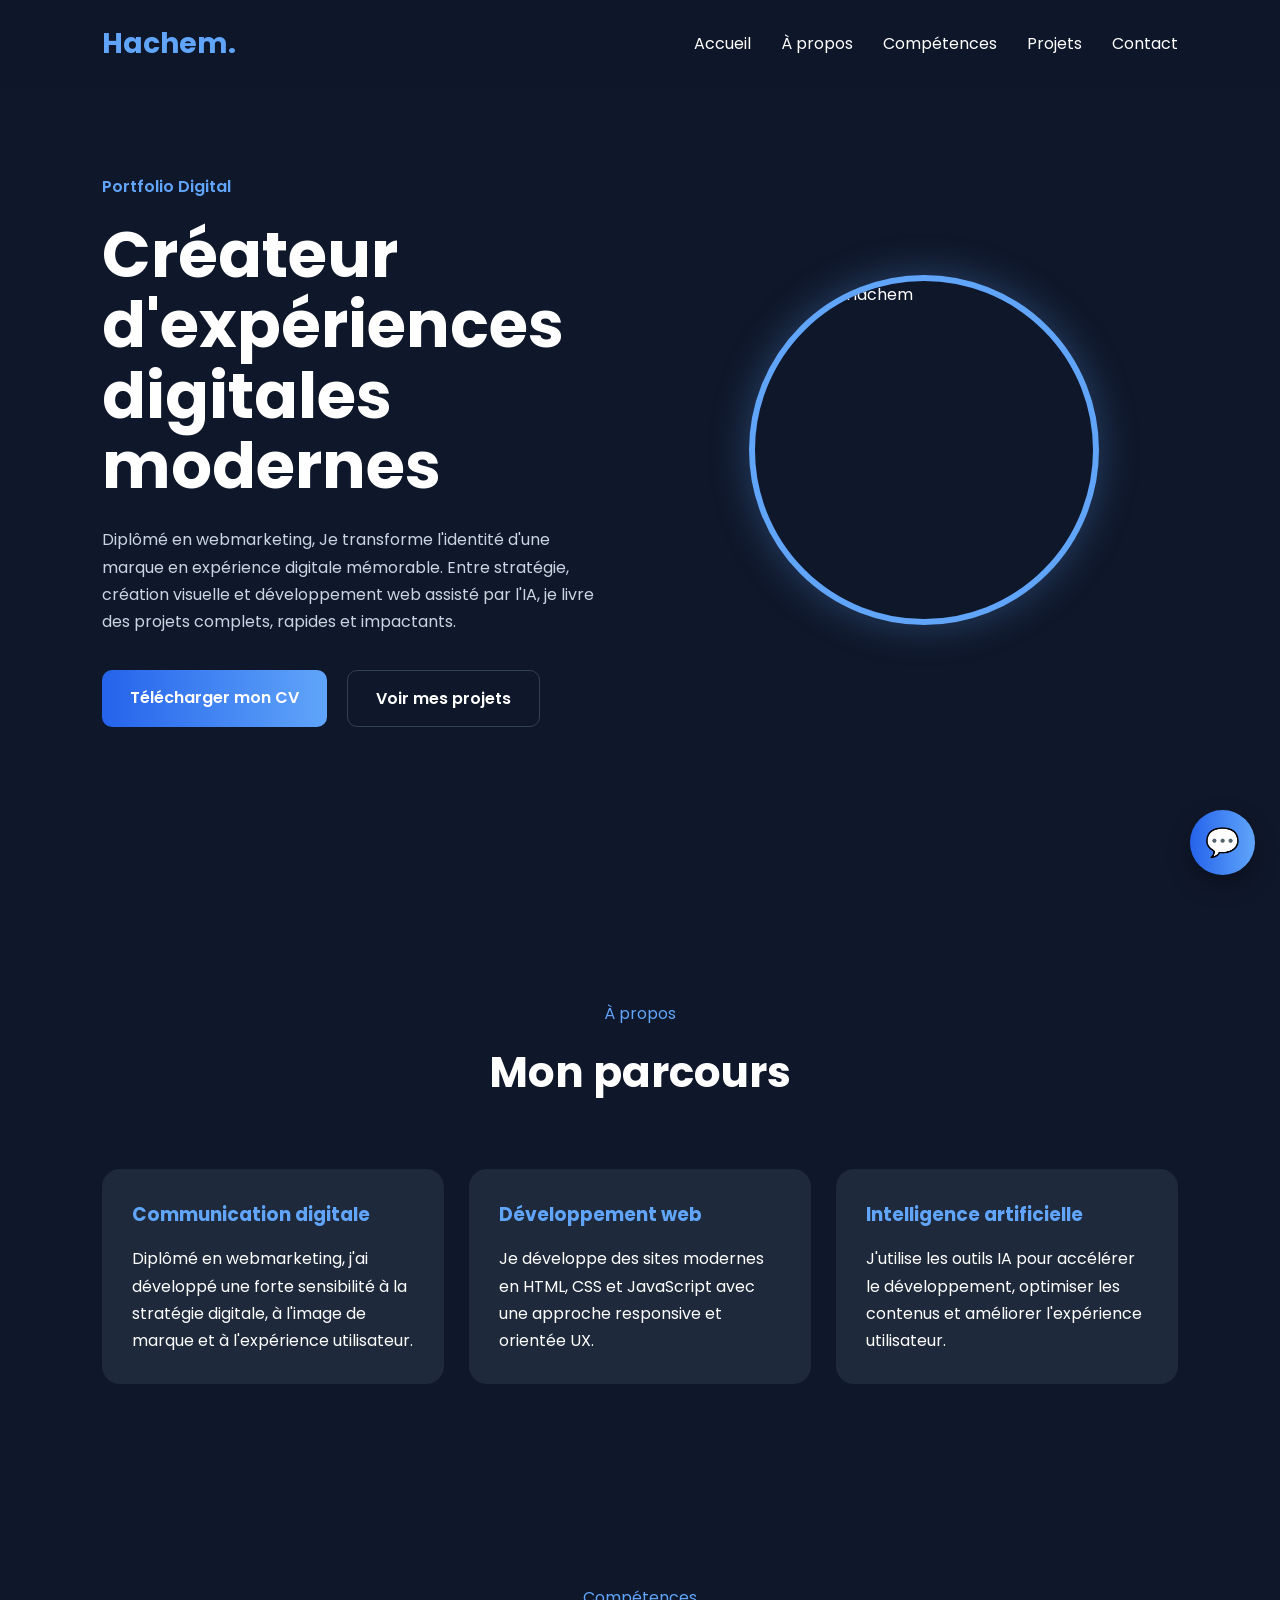
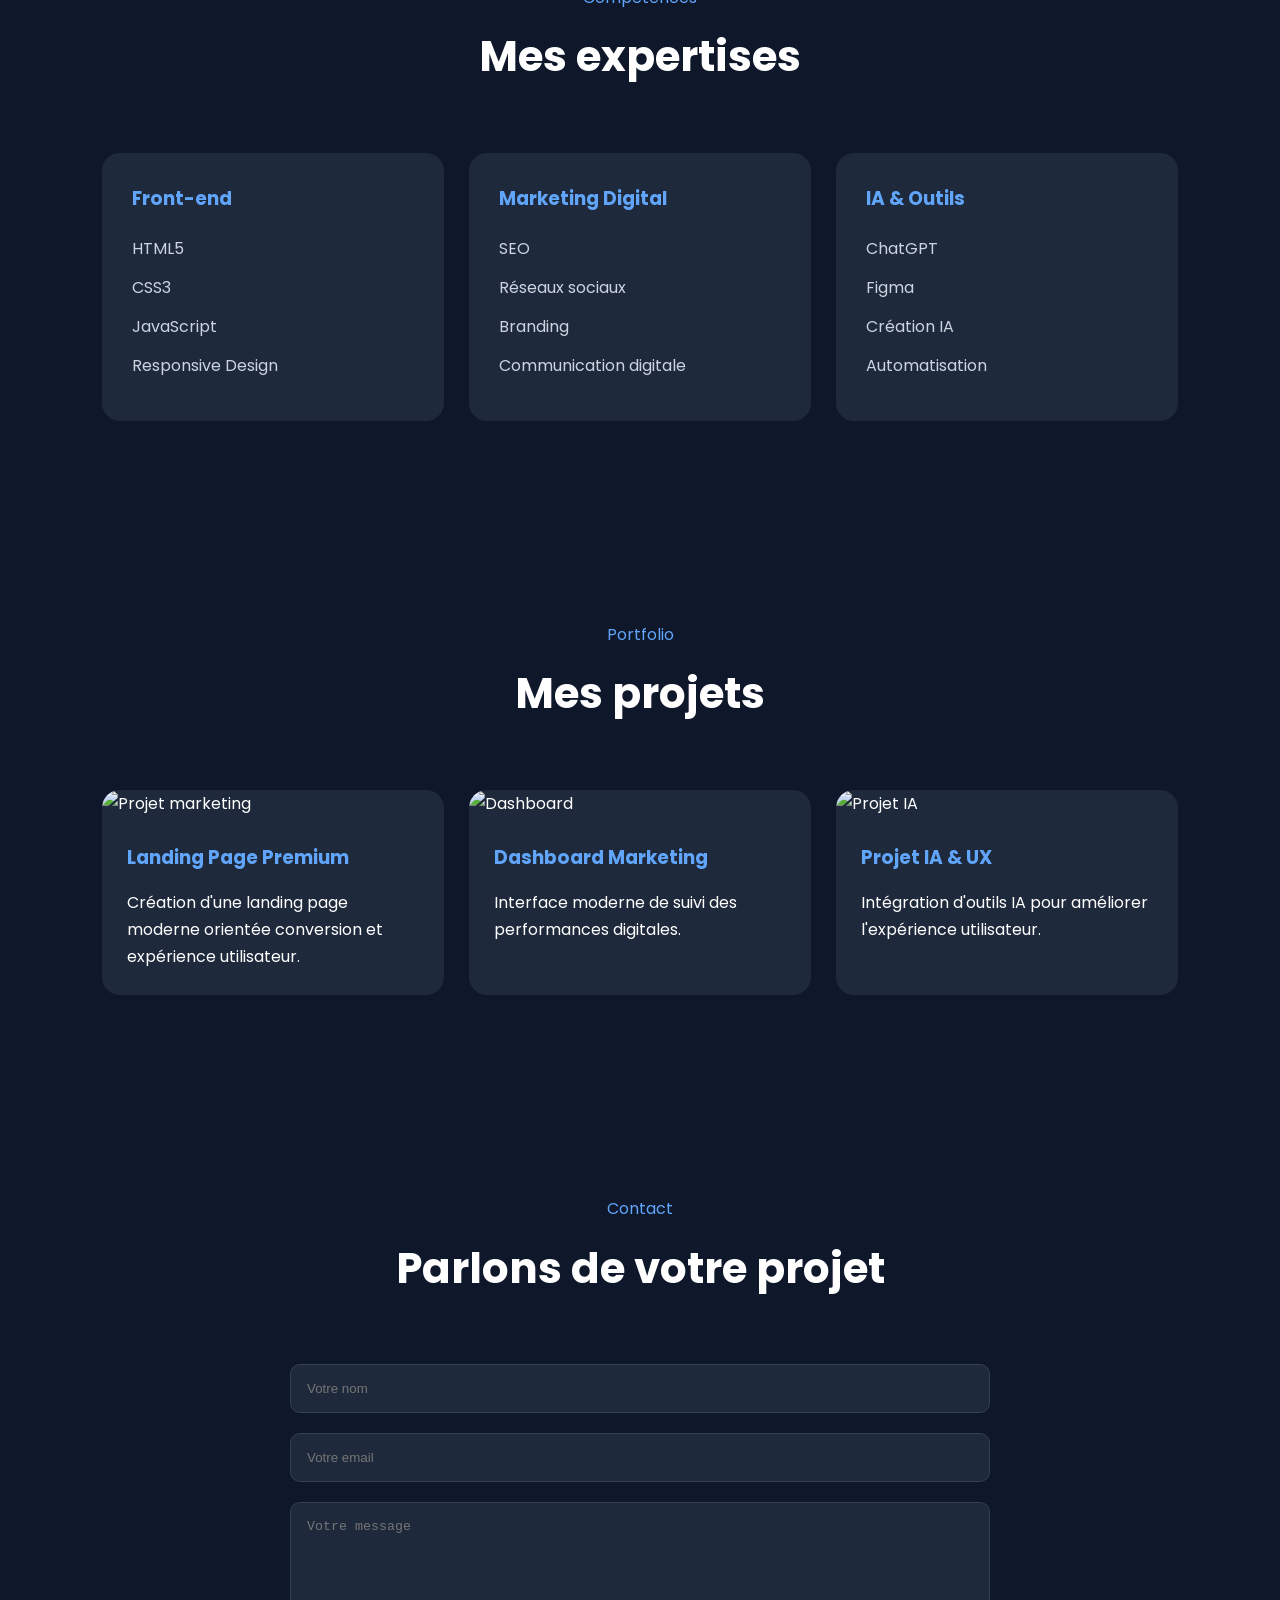
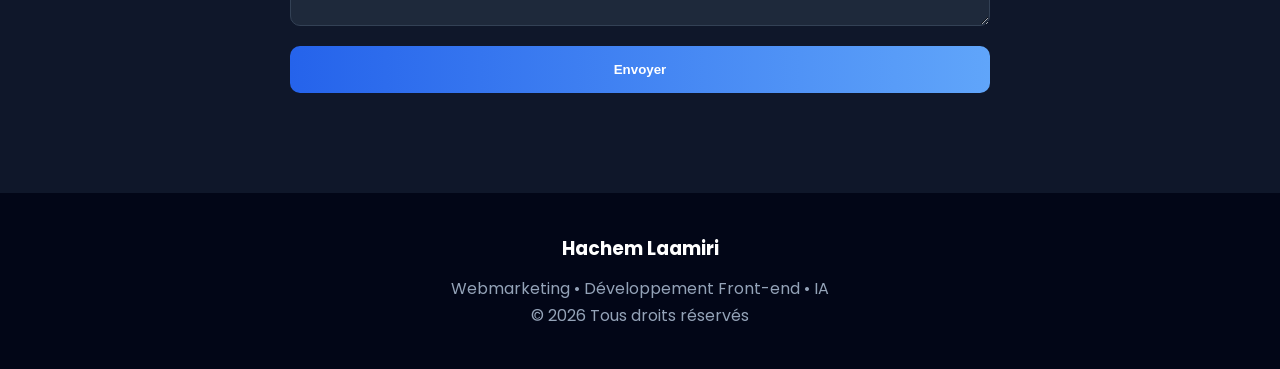
==== index.html @ c7769c28 "Add files via upload creat my first project" ====
<!DOCTYPE html>
<html lang="fr">
<head>
  <meta charset="UTF-8">
  <meta name="viewport" content="width=device-width, initial-scale=1.0">
  <meta name="description" content="Portfolio de Hachem Laamiri - Webmarketing, développement front-end et intelligence artificielle.">
  <title>Hachem Laamiri | Portfolio Digital</title>

  <link rel="stylesheet" href="style.css">
  <link rel="preconnect" href="https://fonts.googleapis.com">
  <link rel="preconnect" href="https://fonts.gstatic.com" crossorigin>
  <link href="https://fonts.googleapis.com/css2?family=Poppins:wght@300;400;500;600;700&display=swap" rel="stylesheet">
</head>
<body>

  <nav class="navbar">
    <div class="logo">Hachem.</div>

    <ul class="nav-links">
      <li><a href="#hero">Accueil</a></li>
      <li><a href="#about">À propos</a></li>
      <li><a href="#skills">Compétences</a></li>
      <li><a href="#projects">Projets</a></li>
      <li><a href="#contact">Contact</a></li>
    </ul>

    <div class="burger" id="burger">
      <span></span>
      <span></span>
      <span></span>
    </div>
  </nav>

  <header class="hero" id="hero">
    <div class="hero-content">
      <p class="hero-subtitle">Portfolio Digital</p>

      <h1>
        Créateur d'expériences
        digitales modernes
      </h1>

      <p class="hero-description">
        Diplômé en webmarketing, Je transforme l'identité d'une marque en expérience digitale mémorable. 
        Entre stratégie, création visuelle et développement web assisté par l'IA, je livre des projets complets, rapides et impactants.
      </p>

      <div class="hero-buttons">
        <a href="CV-Hachem-Laamiri.pdf" class="btn-primary" download>
          Télécharger mon CV
        </a>

        <a href="#projects" class="btn-secondary">
          Voir mes projets
        </a>
      </div>
    </div>

    <div class="hero-image">
      <img src="Hachem.photo.png" alt="Photo de Hachem">
    </div>
  </header>

  <main>

    <section class="about-section" id="about">
      <div class="section-title">
        <p>À propos</p>
        <h2>Mon parcours</h2>
      </div>

      <div class="about-container">
        <div class="about-card">
          <h3>Communication digitale</h3>
          <p>
            Diplômé en webmarketing, j'ai développé une forte sensibilité
            à la stratégie digitale, à l'image de marque et à l'expérience utilisateur.
          </p>
        </div>

        <div class="about-card">
          <h3>Développement web</h3>
          <p>
            Je développe des sites modernes en HTML, CSS et JavaScript
            avec une approche responsive et orientée UX.
          </p>
        </div>

        <div class="about-card">
          <h3>Intelligence artificielle</h3>
          <p>
            J'utilise les outils IA pour accélérer le développement,
            optimiser les contenus et améliorer l'expérience utilisateur.
          </p>
        </div>
      </div>
    </section>

    <section class="skills-section" id="skills">
      <div class="section-title">
        <p>Compétences</p>
        <h2>Mes expertises</h2>
      </div>

      <div class="skills-container">

        <div class="skill-card">
          <h3>Front-end</h3>
          <ul>
            <li>HTML5</li>
            <li>CSS3</li>
            <li>JavaScript</li>
            <li>Responsive Design</li>
          </ul>
        </div>

        <div class="skill-card">
          <h3>Marketing Digital</h3>
          <ul>
            <li>SEO</li>
            <li>Réseaux sociaux</li>
            <li>Branding</li>
            <li>Communication digitale</li>
          </ul>
        </div>

        <div class="skill-card">
          <h3>IA & Outils</h3>
          <ul>
            <li>ChatGPT</li>
            <li>Figma</li>
            <li>Création IA</li>
            <li>Automatisation</li>
          </ul>
        </div>

      </div>
    </section>

    <section class="projects-section" id="projects">
      <div class="section-title">
        <p>Portfolio</p>
        <h2>Mes projets</h2>
      </div>

      <div class="projects-container">

        <div class="project-card">
          <img src="https://images.unsplash.com/photo-1460925895917-afdab827c52f?q=80&w=1200&auto=format&fit=crop" alt="Projet marketing">

          <div class="project-content">
            <h3>Landing Page Premium</h3>

            <p>
              Création d'une landing page moderne orientée conversion
              et expérience utilisateur.
            </p>
          </div>
        </div>

        <div class="project-card">
          <img src="https://images.unsplash.com/photo-1551288049-bebda4e38f71?q=80&w=1200&auto=format&fit=crop" alt="Dashboard">

          <div class="project-content">
            <h3>Dashboard Marketing</h3>

            <p>
              Interface moderne de suivi des performances digitales.
            </p>
          </div>
        </div>

        <div class="project-card">
          <img src="https://images.unsplash.com/photo-1516321318423-f06f85e504b3?q=80&w=1200&auto=format&fit=crop" alt="Projet IA">

          <div class="project-content">
            <h3>Projet IA & UX</h3>

            <p>
              Intégration d'outils IA pour améliorer l'expérience utilisateur.
            </p>
          </div>
        </div>

      </div>
    </section>

    <section class="contact-section" id="contact">
      <div class="section-title">
        <p>Contact</p>
        <h2>Parlons de votre projet</h2>
      </div>

      <form class="contact-form" id="contactForm">

        <input type="text" id="name" placeholder="Votre nom">

        <input type="email" id="email" placeholder="Votre email">

        <textarea id="message" rows="6" placeholder="Votre message"></textarea>

        <button type="submit">Envoyer</button>

      </form>
    </section>

  </main>

  <footer>
    <h3>Hachem Laamiri</h3>

    <p>
      Webmarketing • Développement Front-end • IA
    </p>

    <p>
      © 2026 Tous droits réservés
    </p>
  </footer>

  <script src="script.js"></script>
</body>
</html>
---- style.css ----
* {
  margin: 0;
  padding: 0;
  box-sizing: border-box;
}

body {
  font-family: 'Poppins', sans-serif;
  background: #0f172a;
  color: white;
  line-height: 1.7;
}

html {
  scroll-behavior: smooth;
}

img {
  max-width: 100%;
}

/* NAVBAR */

.navbar {
  position: fixed;
  top: 0;
  width: 100%;
  padding: 20px 8%;
  display: flex;
  justify-content: space-between;
  align-items: center;
  background: rgba(15, 23, 42, 0.9);
  backdrop-filter: blur(10px);
  z-index: 1000;
}

.logo {
  font-size: 28px;
  font-weight: 700;
  color: #60a5fa;
}

.nav-links {
  display: flex;
  gap: 30px;
  list-style: none;
}

.nav-links a {
  text-decoration: none;
  color: white;
  transition: 0.3s;
}

.nav-links a:hover {
  color: #60a5fa;
}

.burger {
  display: none;
  flex-direction: column;
  gap: 5px;
  cursor: pointer;
}

.burger span {
  width: 25px;
  height: 3px;
  background: white;
}

/* HERO */

.hero {
  min-height: 100vh;
  display: flex;
  align-items: center;
  justify-content: space-between;
  padding: 120px 8%;
  gap: 60px;
}

.hero-content {
  flex: 1;
}

.hero-subtitle {
  color: #60a5fa;
  font-weight: 600;
  margin-bottom: 20px;
}

.hero h1 {
  font-size: 64px;
  line-height: 1.1;
  margin-bottom: 25px;
}

.hero-description {
  color: #cbd5e1;
  max-width: 600px;
  margin-bottom: 35px;
}

.hero-buttons {
  display: flex;
  gap: 20px;
  flex-wrap: wrap;
}

.btn-primary,
.btn-secondary {
  padding: 14px 28px;
  border-radius: 10px;
  text-decoration: none;
  font-weight: 600;
  transition: 0.3s;
}

.btn-primary {
  background: linear-gradient(90deg, #2563eb, #60a5fa);
  color: white;
}

.btn-primary:hover {
  transform: translateY(-4px);
}

.btn-secondary {
  border: 1px solid #334155;
  color: white;
}

.btn-secondary:hover {
  background: #1e293b;
}

.hero-image {
  flex: 1;
  display: flex;
  justify-content: center;
}

.hero-image img {
  width: 350px;
  height: 350px;
  border-radius: 50%;
  object-fit: cover;
  border: 6px solid #60a5fa;
  box-shadow: 0 0 40px rgba(96, 165, 250, 0.3);
}

/* SECTIONS */

section {
  padding: 100px 8%;
}

.section-title {
  text-align: center;
  margin-bottom: 60px;
}

.section-title p {
  color: #60a5fa;
  margin-bottom: 10px;
}

.section-title h2 {
  font-size: 42px;
}

/* ABOUT */

.about-container {
  display: grid;
  grid-template-columns: repeat(3, 1fr);
  gap: 25px;
}

.about-card {
  background: #1e293b;
  padding: 30px;
  border-radius: 18px;
  transition: 0.3s;
}

.about-card:hover {
  transform: translateY(-10px);
}

.about-card h3 {
  margin-bottom: 15px;
  color: #60a5fa;
}

/* SKILLS */

.skills-container {
  display: grid;
  grid-template-columns: repeat(3, 1fr);
  gap: 25px;
}

.skill-card {
  background: #1e293b;
  padding: 30px;
  border-radius: 18px;
}

.skill-card h3 {
  margin-bottom: 20px;
  color: #60a5fa;
}

.skill-card ul {
  list-style: none;
}

.skill-card li {
  margin-bottom: 12px;
  color: #cbd5e1;
}

/* PROJECTS */

.projects-container {
  display: grid;
  grid-template-columns: repeat(3, 1fr);
  gap: 25px;
}

.project-card {
  background: #1e293b;
  border-radius: 18px;
  overflow: hidden;
  transition: 0.3s;
}

.project-card:hover {
  transform: translateY(-10px);
}

.project-card img {
  width: 100%;
  height: 240px;
  object-fit: cover;
}

.project-content {
  padding: 25px;
}

.project-content h3 {
  margin-bottom: 15px;
  color: #60a5fa;
}

/* CONTACT */

.contact-form {
  max-width: 700px;
  margin: auto;
  display: flex;
  flex-direction: column;
  gap: 20px;
}

.contact-form input,
.contact-form textarea {
  padding: 16px;
  background: #1e293b;
  border: 1px solid #334155;
  border-radius: 10px;
  color: white;
}

.contact-form button {
  padding: 16px;
  border: none;
  border-radius: 10px;
  background: linear-gradient(90deg, #2563eb, #60a5fa);
  color: white;
  font-weight: 600;
  cursor: pointer;
}

/* FOOTER */

footer {
  text-align: center;
  padding: 40px 20px;
  background: #020617;
}

footer h3 {
  margin-bottom: 10px;
}

footer p {
  color: #94a3b8;
}

/* RESPONSIVE */

@media(max-width: 992px) {

  .hero {
    flex-direction: column-reverse;
    text-align: center;
  }

  .hero-description {
    margin: auto auto 35px;
  }

  .hero-buttons {
    justify-content: center;
  }

  .about-container,
  .skills-container,
  .projects-container {
    grid-template-columns: 1fr;
  }
}

@media(max-width: 768px) {

  .nav-links {
    position: absolute;
    top: 80px;
    right: -100%;
    width: 250px;
    height: 100vh;
    background: #0f172a;
    flex-direction: column;
    padding: 40px;
    transition: 0.3s;
  }

  .nav-links.active {
    right: 0;
  }

  .burger {
    display: flex;
  }

  .hero h1 {
    font-size: 42px;
  }

  .section-title h2 {
    font-size: 32px;
  }

  .hero-image img {
    width: 260px;
    height: 260px;
  }
}


/* =========================
   CHATBOT
========================= */

.chatbot-toggle {
  position: fixed;
  bottom: 25px;
  right: 25px;
  width: 65px;
  height: 65px;
  border-radius: 50%;
  background: linear-gradient(90deg, #2563eb, #60a5fa);
  display: flex;
  align-items: center;
  justify-content: center;
  font-size: 28px;
  cursor: pointer;
  z-index: 9999;
  box-shadow: 0 10px 25px rgba(0, 0, 0, 0.3);
  transition: transform 0.3s ease;
}

.chatbot-toggle:hover {
  transform: scale(1.08);
}

.chatbot {
  position: fixed;
  bottom: 100px;
  right: 25px;
  width: 340px;
  background: #1e293b;
  border-radius: 18px;
  overflow: hidden;
  display: none;
  flex-direction: column;
  z-index: 9999;
  box-shadow: 0 15px 40px rgba(0, 0, 0, 0.4);
  border: 1px solid #334155;
}

.chatbot.active {
  display: flex;
}

.chatbot-header {
  padding: 18px;
  background: linear-gradient(90deg, #2563eb, #60a5fa);
  font-weight: 600;
  font-size: 16px;
  color: white;
}

.chatbot-body {
  padding: 20px;
  max-height: 300px;
  overflow-y: auto;
  display: flex;
  flex-direction: column;
  gap: 12px;
}

.bot-message,
.user-message {
  padding: 12px 14px;
  border-radius: 12px;
  max-width: 85%;
  font-size: 14px;
  line-height: 1.5;
}

.bot-message {
  background: #334155;
  align-self: flex-start;
  color: white;
}

.user-message {
  background: #2563eb;
  align-self: flex-end;
  color: white;
}

.chatbot-options {
  display: flex;
  flex-wrap: wrap;
  gap: 10px;
  padding: 20px;
}

.chatbot-options button {
  padding: 10px 14px;
  border: none;
  border-radius: 10px;
  background: #334155;
  color: white;
  cursor: pointer;
  transition: 0.3s ease;
  font-size: 14px;
}

.chatbot-options button:hover {
  background: #2563eb;
}

.chatbot a {
  color: #60a5fa;
  text-decoration: none;
}

.chatbot a:hover {
  text-decoration: underline;
}

/* =========================
   RESPONSIVE CHATBOT
========================= */

@media (max-width: 480px) {

  .chatbot {
    width: 90%;
    right: 5%;
    bottom: 90px;
  }

  .chatbot-toggle {
    width: 58px;
    height: 58px;
    font-size: 24px;
  }
}
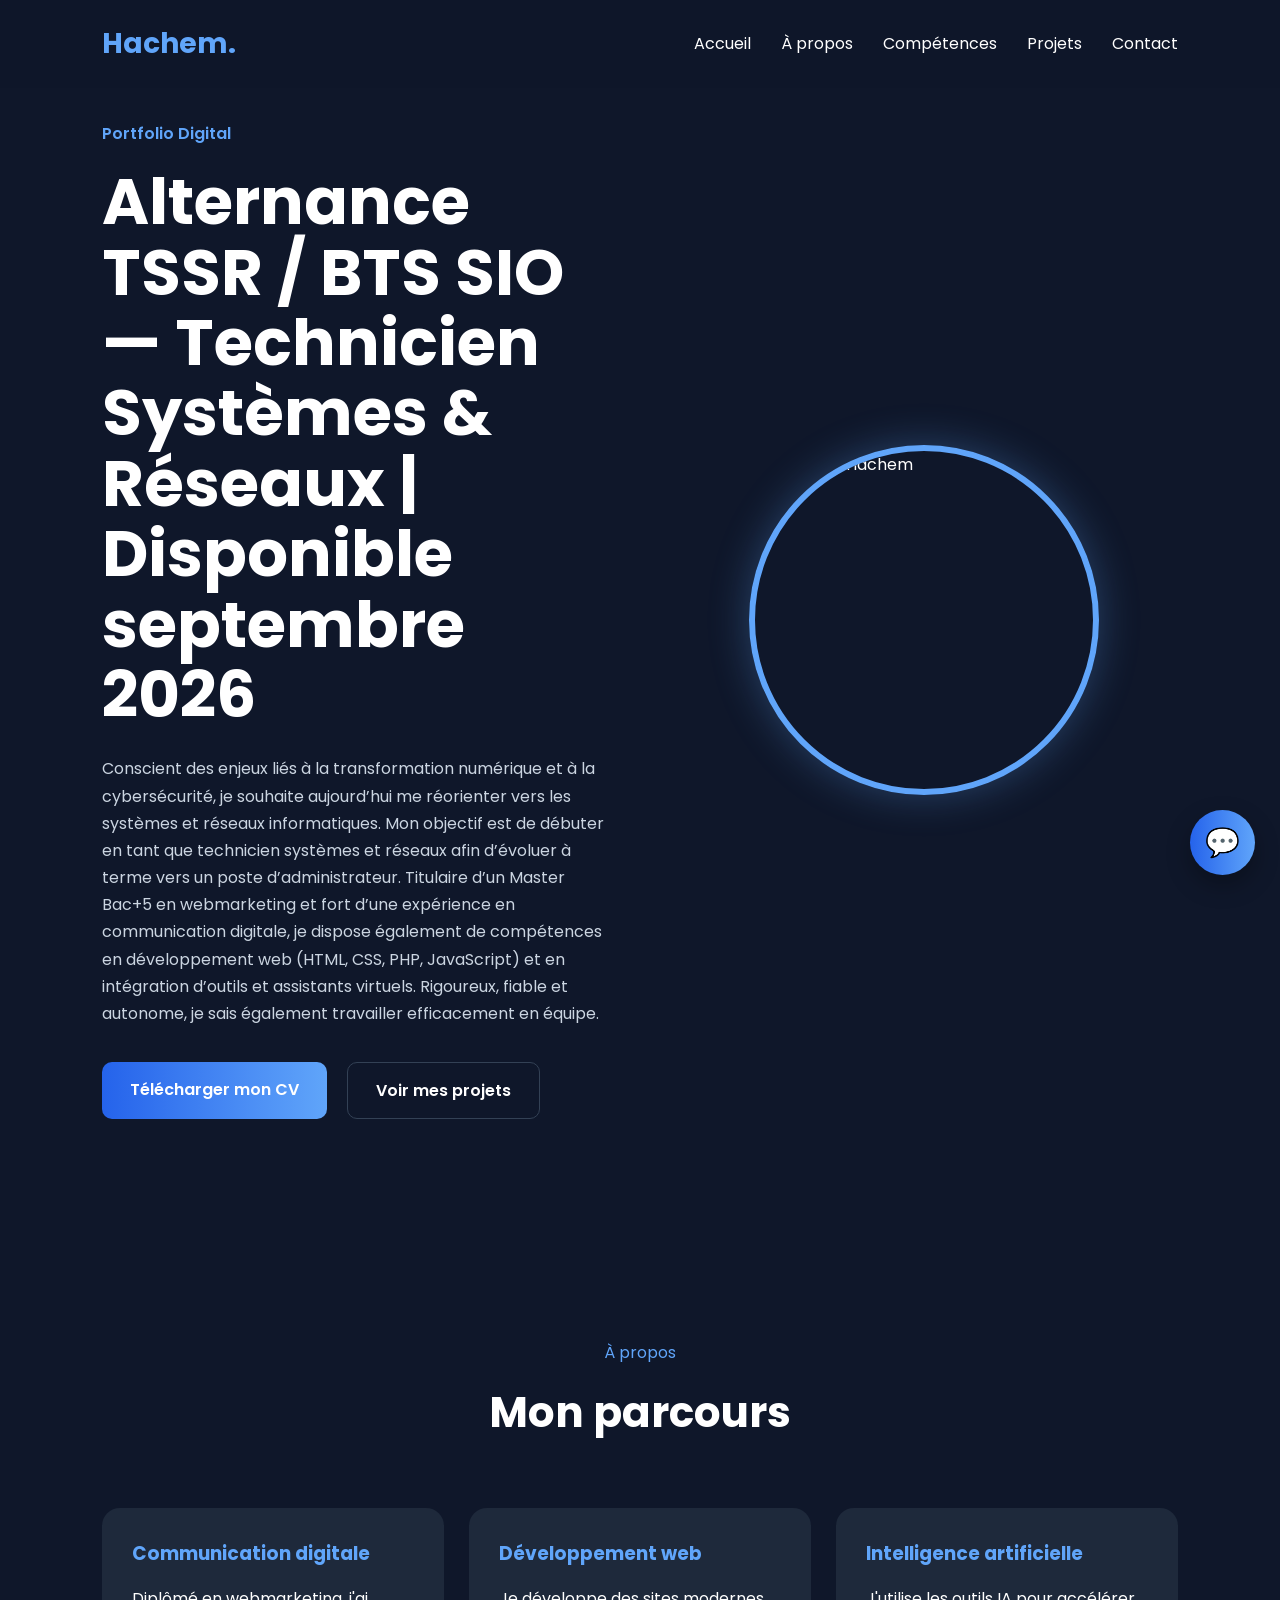
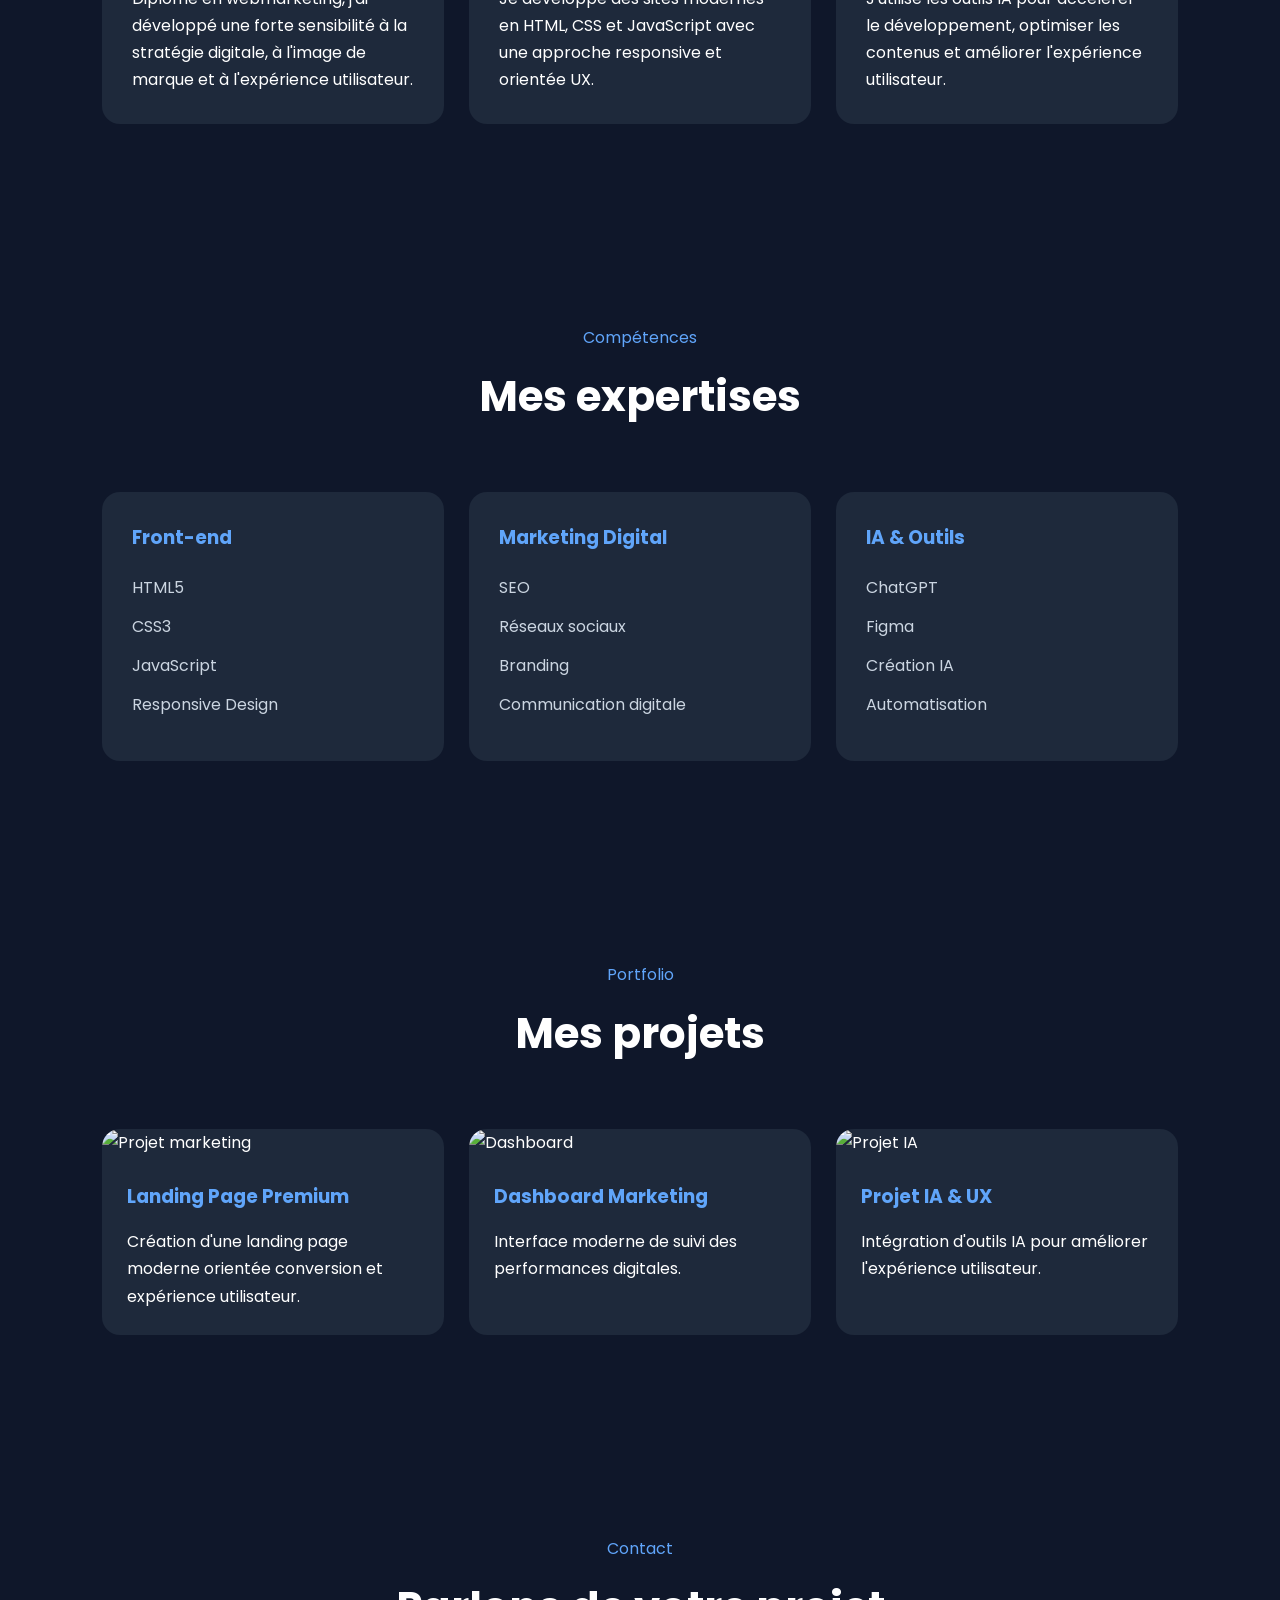
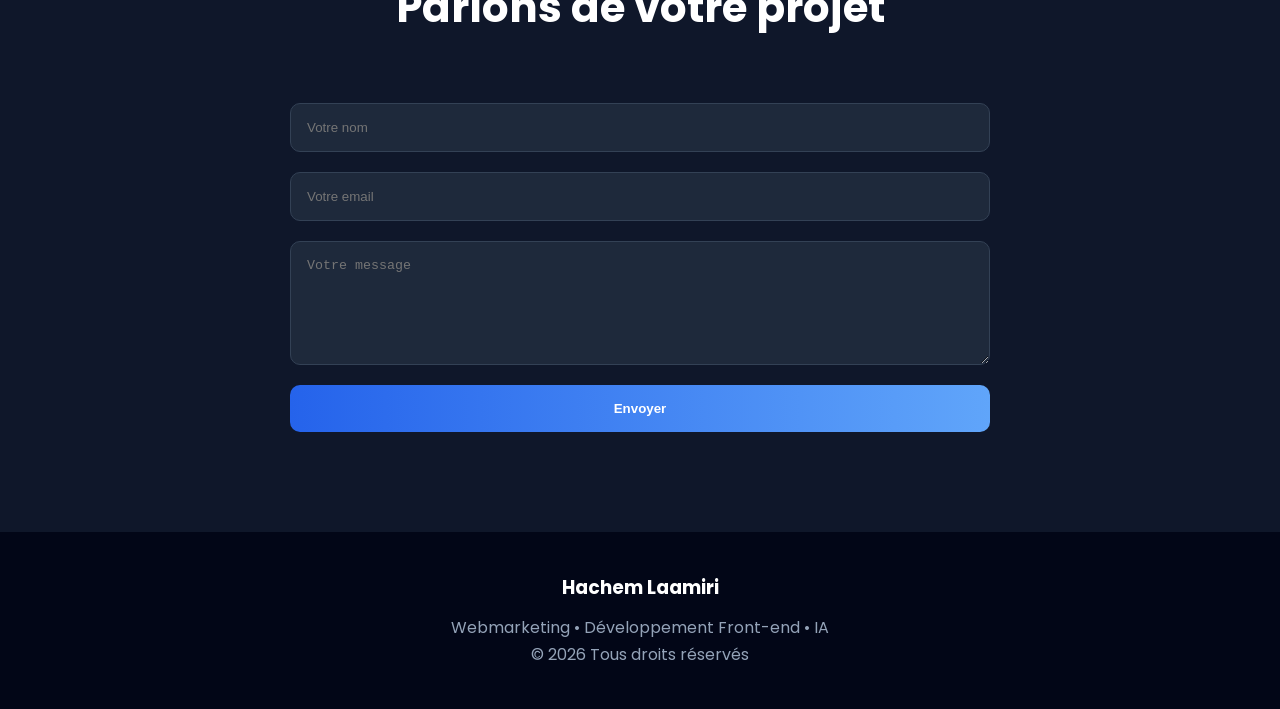
==== commit 0e0304f8: "Update index.html" ====
--- a/index.html
+++ b/index.html
@@ -36,13 +36,13 @@
       <p class="hero-subtitle">Portfolio Digital</p>
 
       <h1>
-        Créateur d'expériences
-        digitales modernes
+       Alternance TSSR / BTS SIO — Technicien Systèmes & Réseaux | Disponible septembre 2026
       </h1>
 
       <p class="hero-description">
-        Diplômé en webmarketing, Je transforme l'identité d'une marque en expérience digitale mémorable. 
-        Entre stratégie, création visuelle et développement web assisté par l'IA, je livre des projets complets, rapides et impactants.
+      Conscient des enjeux liés à la transformation numérique et à la cybersécurité, je souhaite aujourd’hui me réorienter vers les systèmes et réseaux informatiques. Mon objectif est de débuter en tant que technicien systèmes et réseaux afin d’évoluer à terme vers un poste d’administrateur.
+Titulaire d’un Master Bac+5 en webmarketing et fort d’une expérience en communication digitale, je dispose également de compétences en développement web (HTML, CSS, PHP, JavaScript) et en intégration d’outils et assistants virtuels.
+Rigoureux, fiable et autonome, je sais également travailler efficacement en équipe.
       </p>
 
       <div class="hero-buttons">
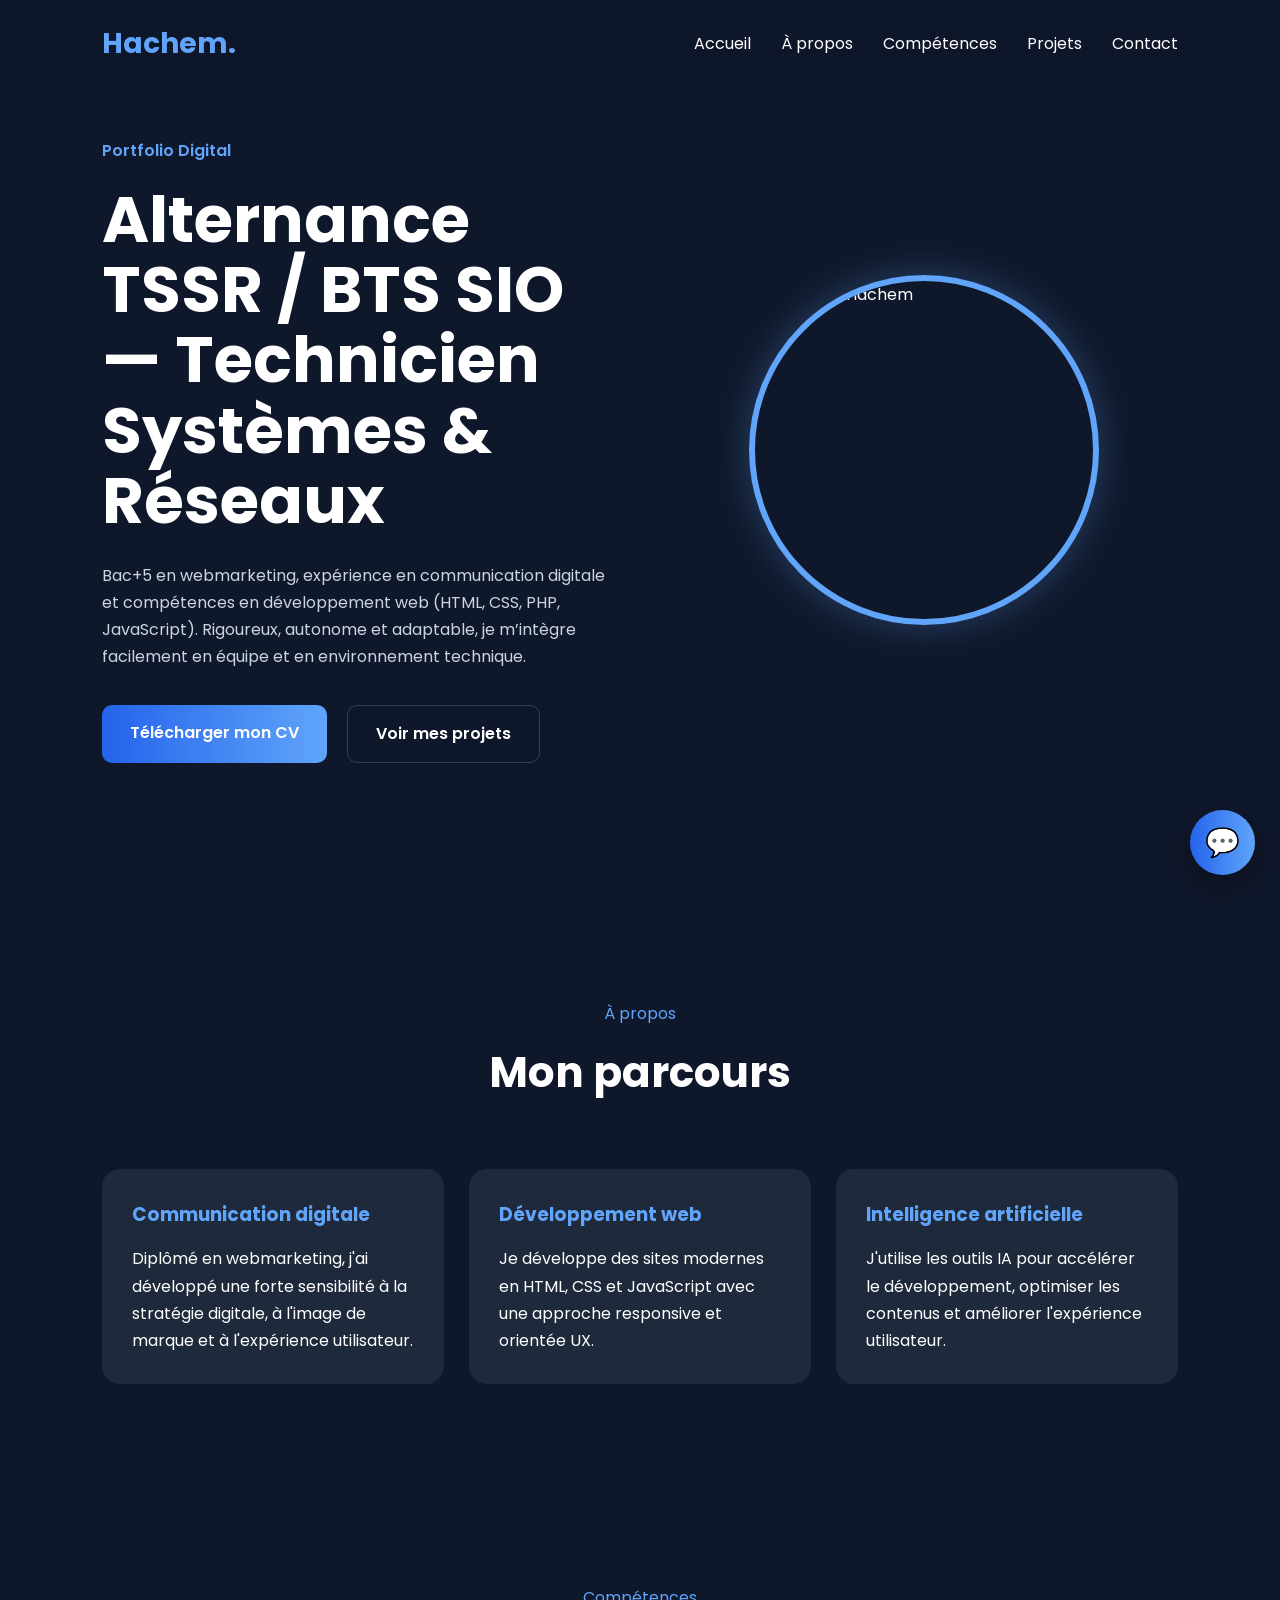
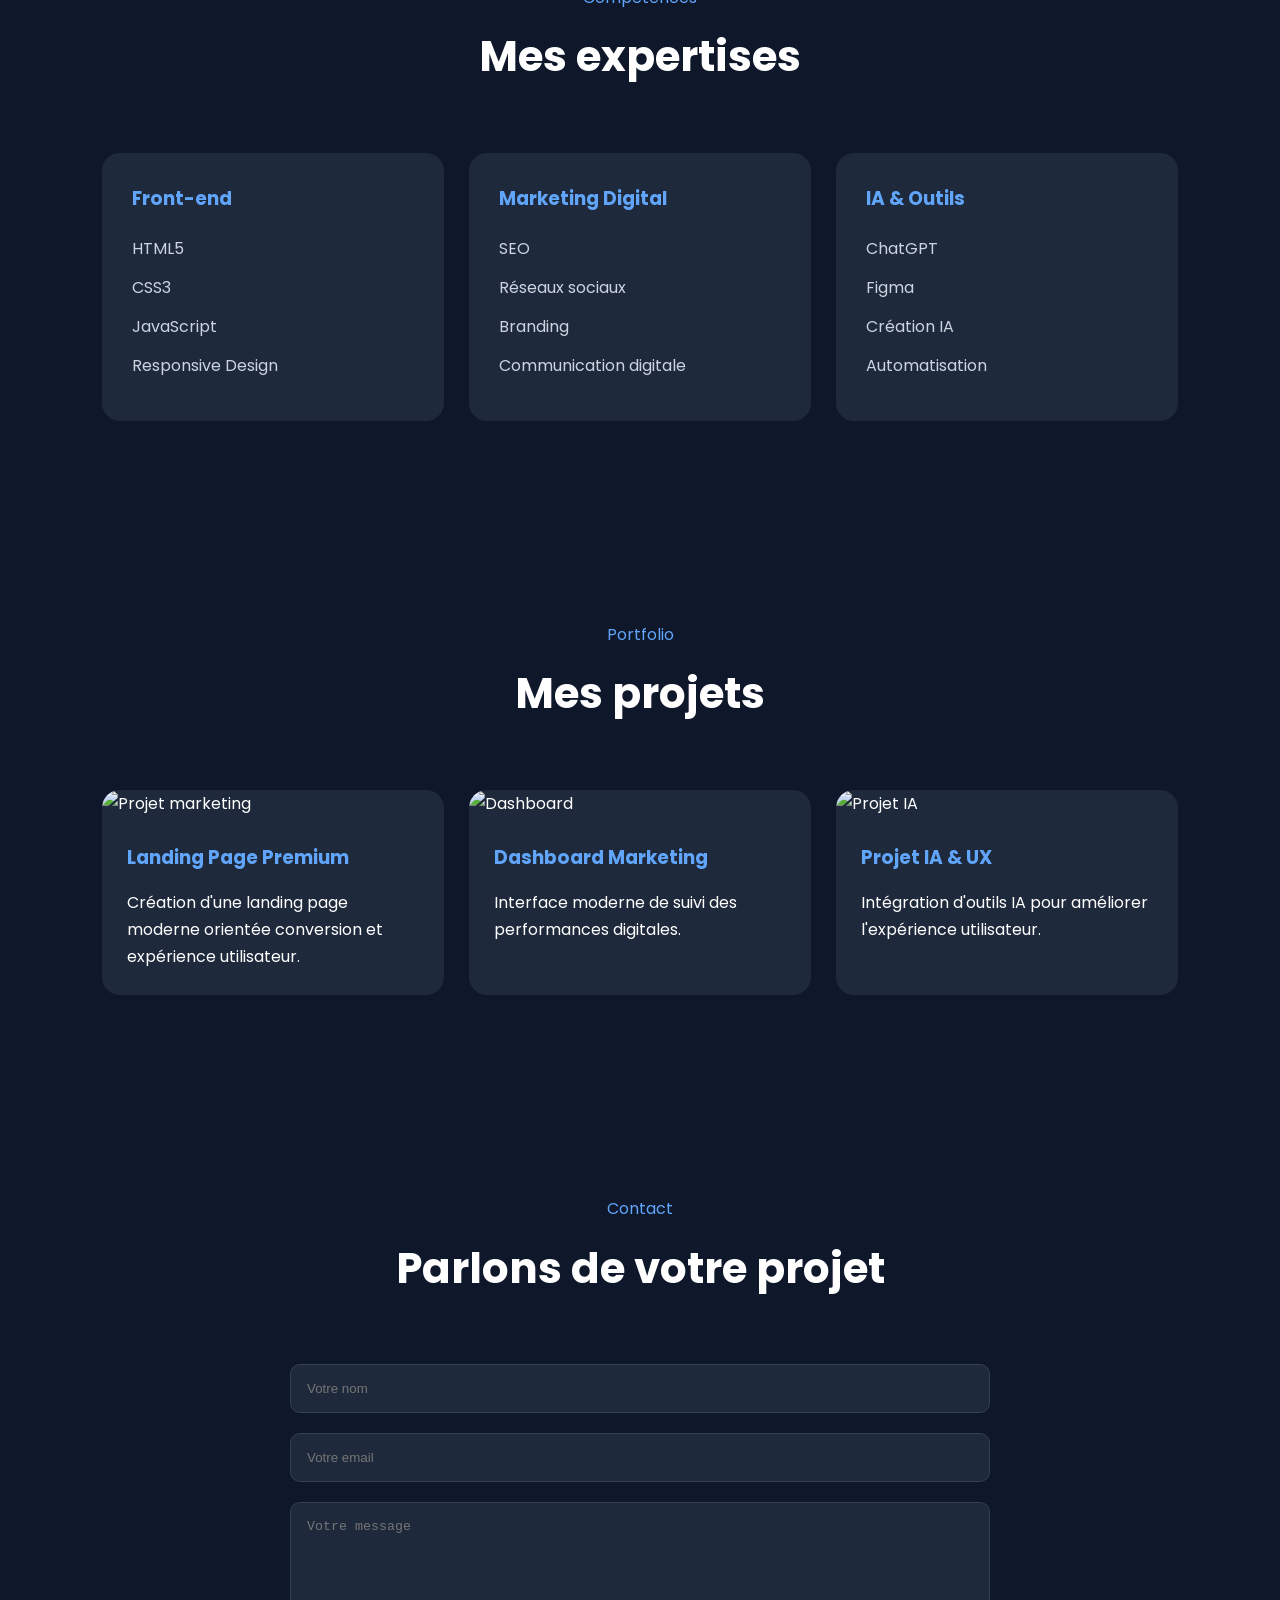
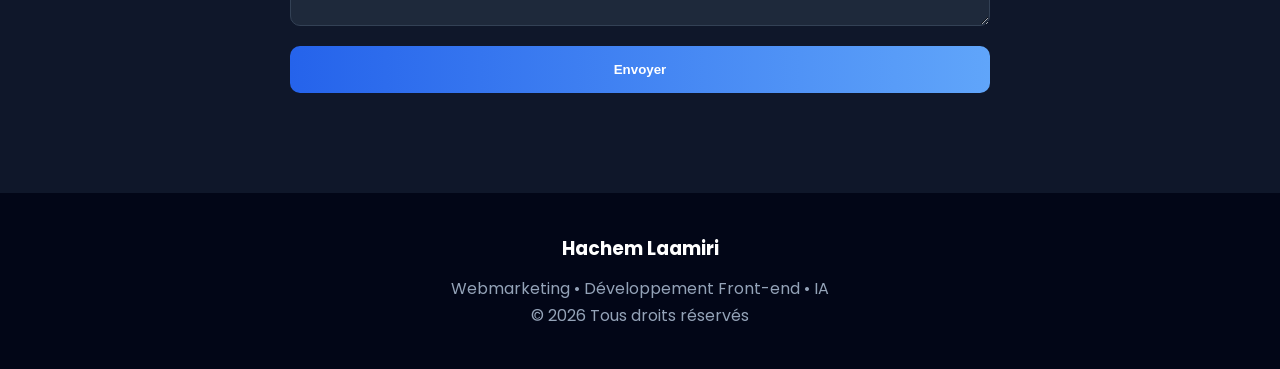
==== commit e503b474: "Update index.html" ====
--- a/index.html
+++ b/index.html
@@ -36,13 +36,12 @@
       <p class="hero-subtitle">Portfolio Digital</p>
 
       <h1>
-       Alternance TSSR / BTS SIO — Technicien Systèmes & Réseaux | Disponible septembre 2026
+       Alternance TSSR / BTS SIO — Technicien Systèmes & Réseaux
       </h1>
 
       <p class="hero-description">
-      Conscient des enjeux liés à la transformation numérique et à la cybersécurité, je souhaite aujourd’hui me réorienter vers les systèmes et réseaux informatiques. Mon objectif est de débuter en tant que technicien systèmes et réseaux afin d’évoluer à terme vers un poste d’administrateur.
-Titulaire d’un Master Bac+5 en webmarketing et fort d’une expérience en communication digitale, je dispose également de compétences en développement web (HTML, CSS, PHP, JavaScript) et en intégration d’outils et assistants virtuels.
-Rigoureux, fiable et autonome, je sais également travailler efficacement en équipe.
+      Bac+5 en webmarketing, expérience en communication digitale et compétences en développement web (HTML, CSS, PHP, JavaScript).
+Rigoureux, autonome et adaptable, je m’intègre facilement en équipe et en environnement technique.
       </p>
 
       <div class="hero-buttons">
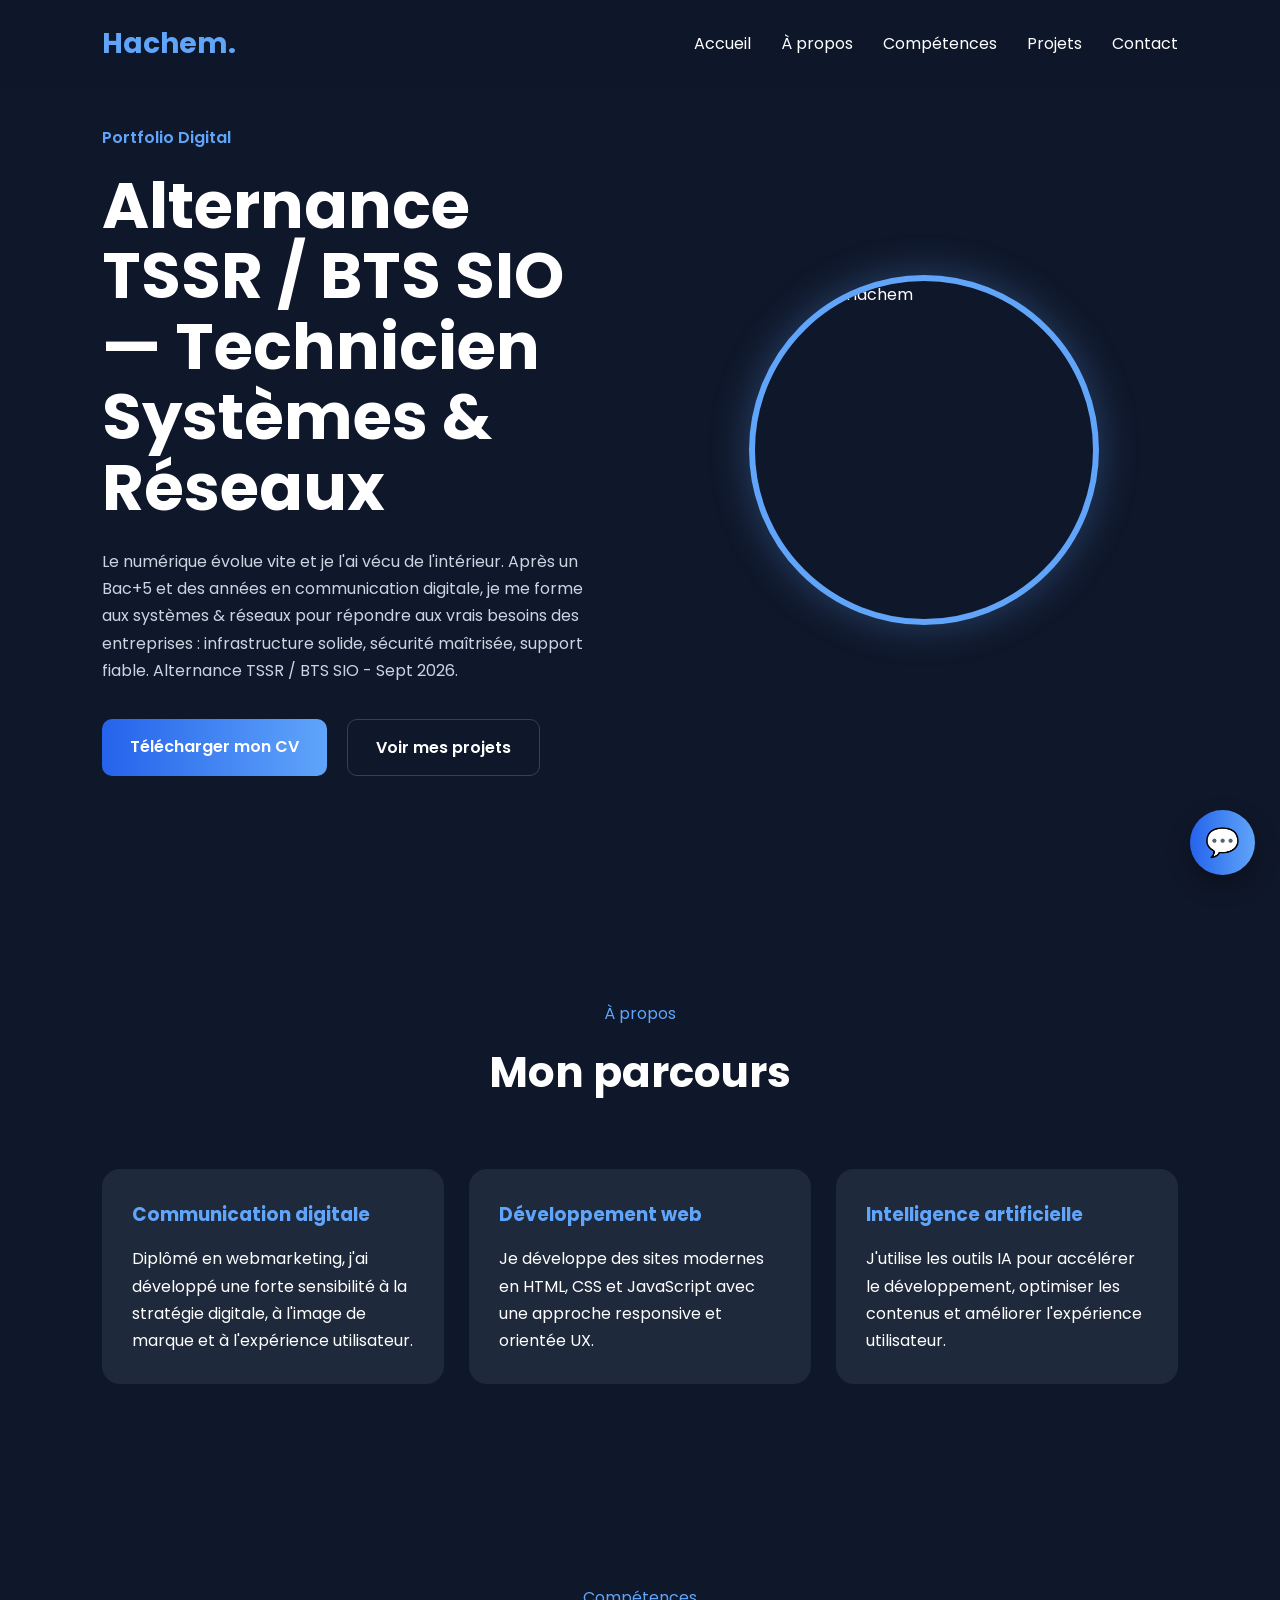
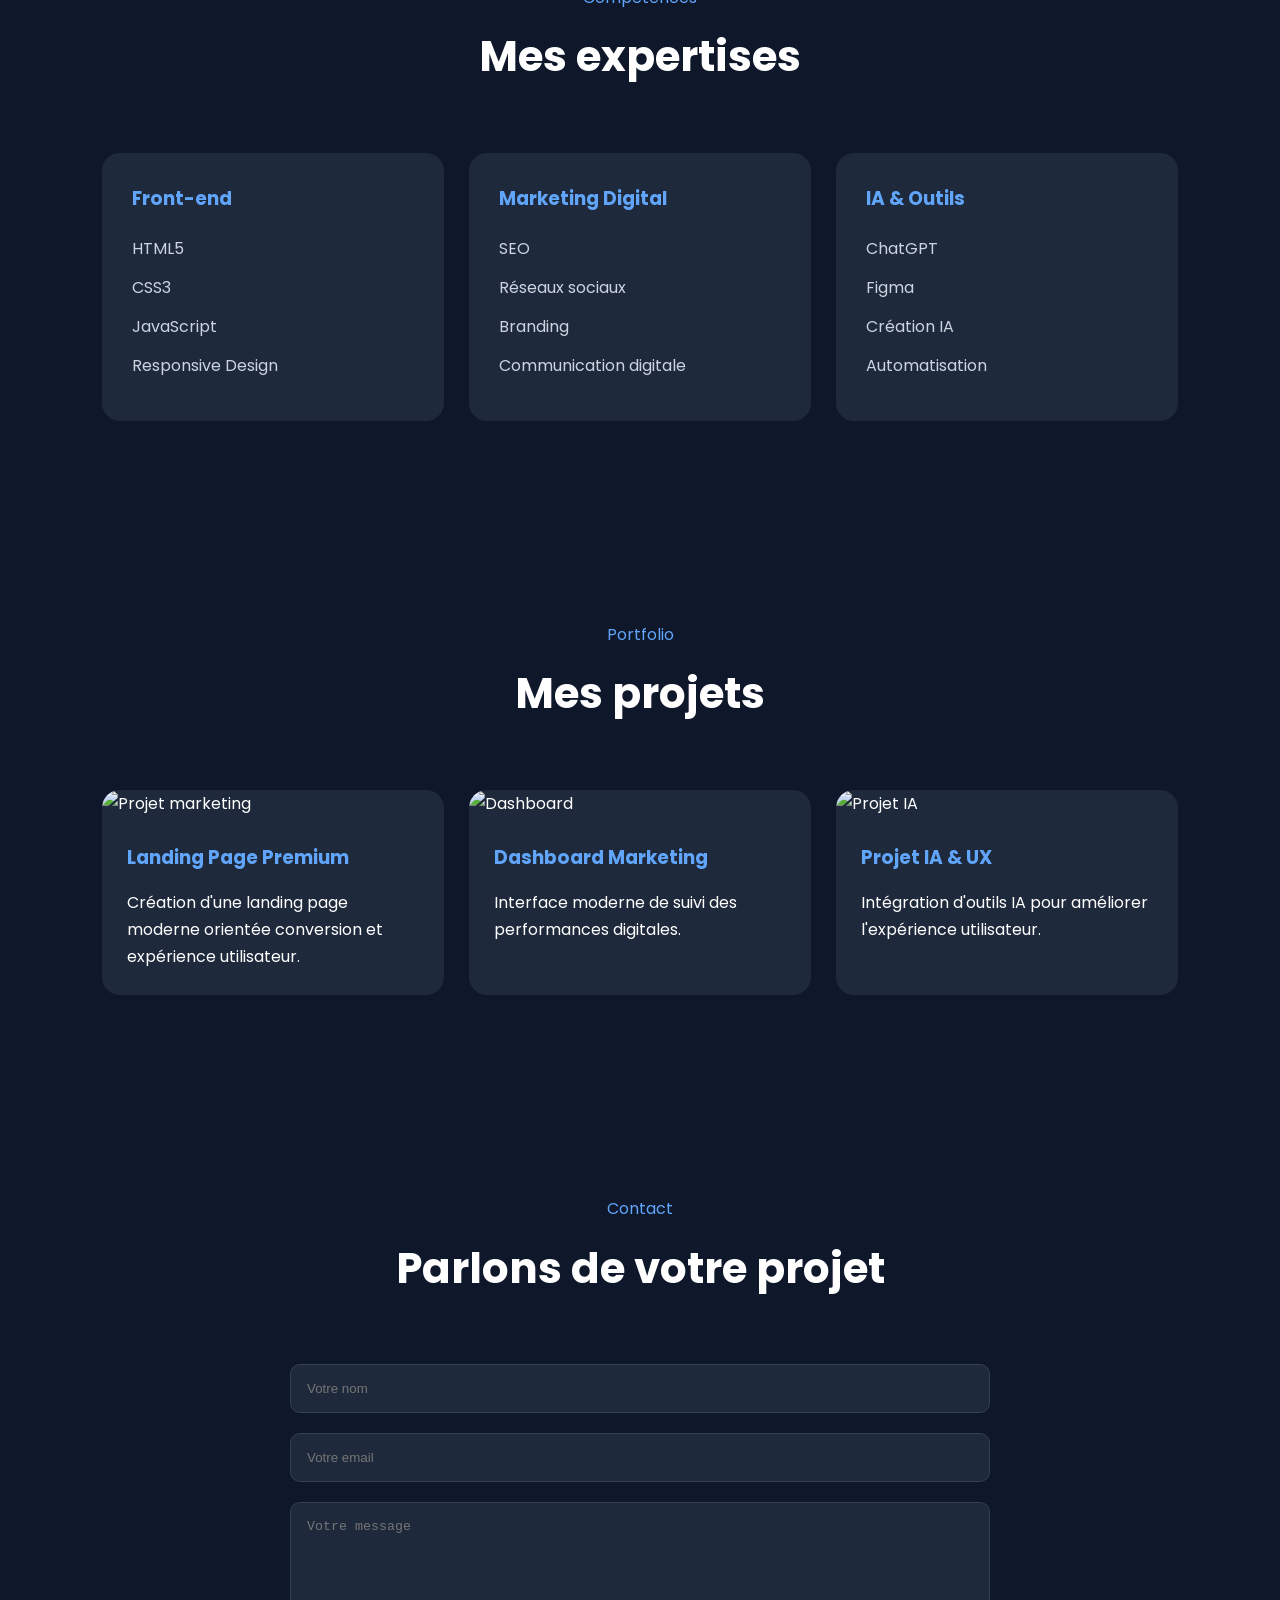
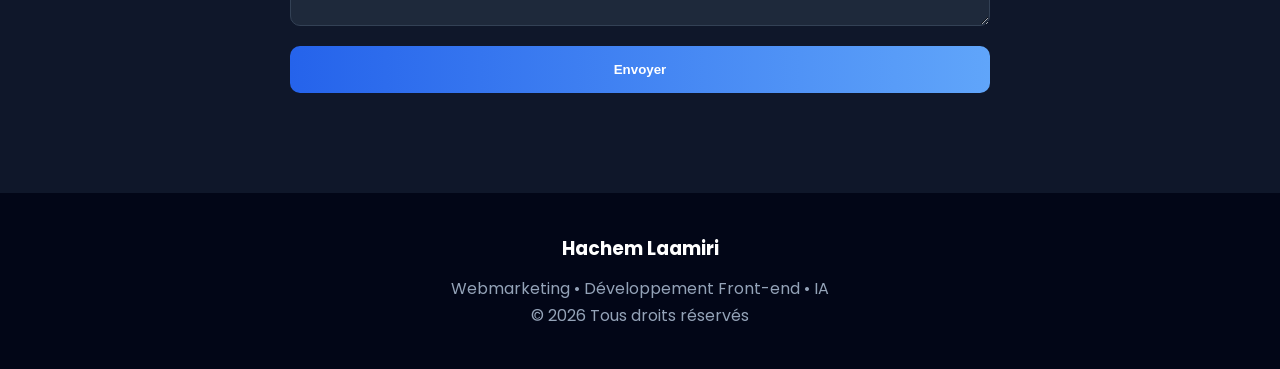
==== commit 14abf0c3: "Update index.html description change" ====
--- a/index.html
+++ b/index.html
@@ -40,8 +40,7 @@
       </h1>
 
       <p class="hero-description">
-      Bac+5 en webmarketing, expérience en communication digitale et compétences en développement web (HTML, CSS, PHP, JavaScript).
-Rigoureux, autonome et adaptable, je m’intègre facilement en équipe et en environnement technique.
+     Le numérique évolue vite et je l'ai vécu de l'intérieur. Après un Bac+5 et des années en communication digitale, je me forme aux systèmes & réseaux pour répondre aux vrais besoins des entreprises : infrastructure solide, sécurité maîtrisée, support fiable. Alternance TSSR / BTS SIO - Sept 2026.
       </p>
 
       <div class="hero-buttons">
